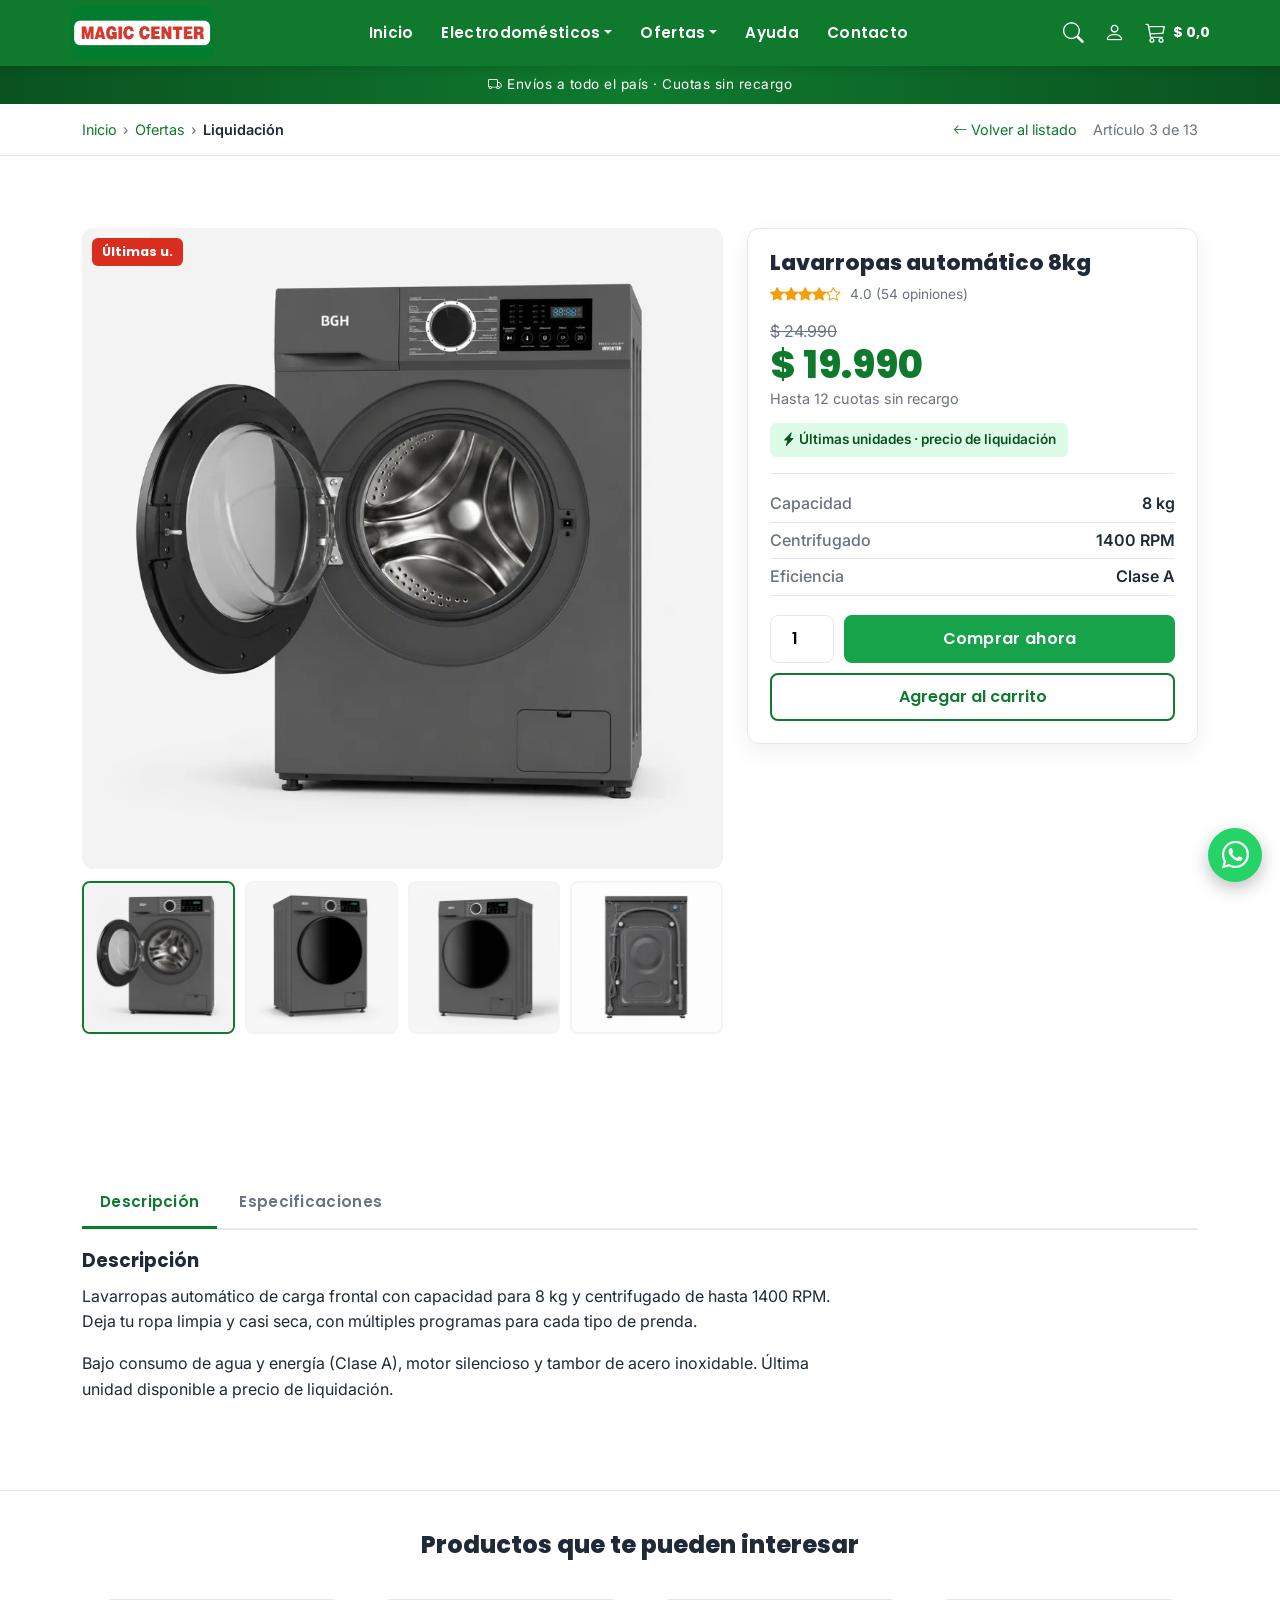
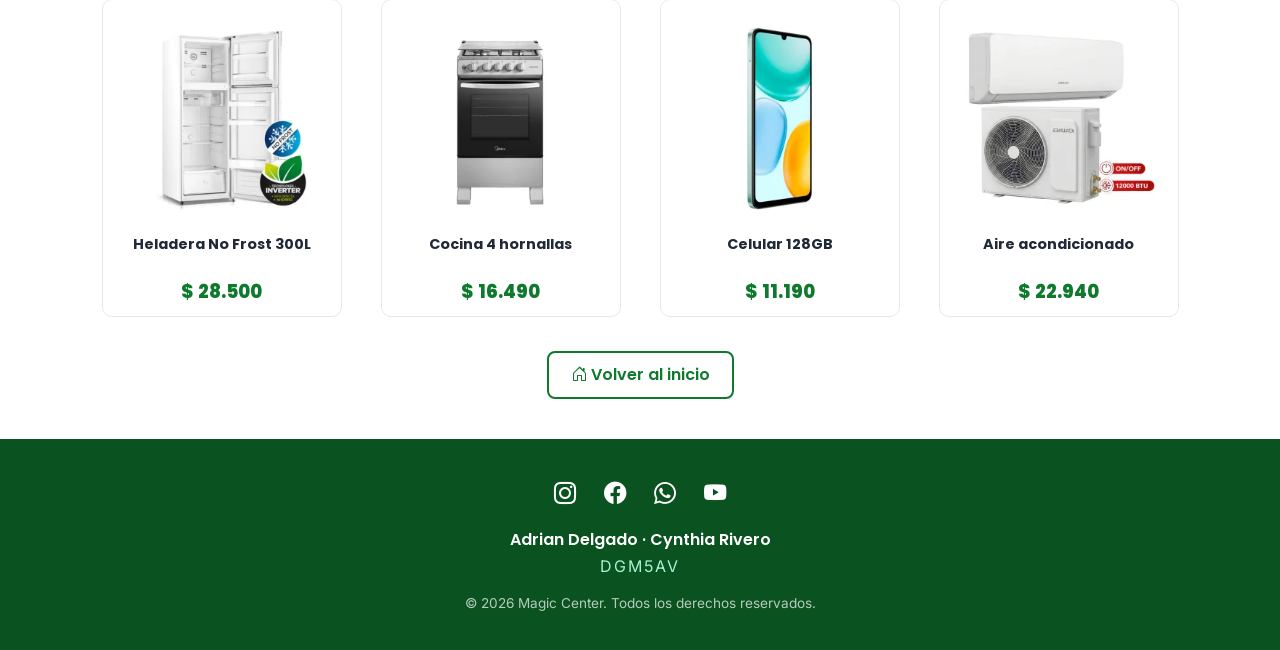
==== secciones/lavarropas.html @ 9ba82e62 "Magic Center - sitio final (HTML/CSS validado W3C)" ====
<!DOCTYPE html>
<html lang="es">
<head>
    <meta charset="UTF-8">
    <meta name="viewport" content="width=device-width, initial-scale=1.0">
    <link rel="icon" type="image/jpeg" href="../multimedia/favicon.jpg">
    <title>Lavarropas automático 8kg — Magic Center</title>

    <link rel="stylesheet" href="../estilos/bootstrap.css">
    <link rel="stylesheet" href="https://cdn.jsdelivr.net/npm/bootstrap-icons@1.11.3/font/bootstrap-icons.css">

    <!-- Las 2 tipografías linkeadas: Poppins + Inter -->
    <link rel="preconnect" href="https://fonts.googleapis.com">
    <link rel="preconnect" href="https://fonts.gstatic.com" crossorigin>
    <link rel="stylesheet" href="https://fonts.googleapis.com/css2?family=Poppins:wght@600;700;800&family=Inter:wght@400;500;600&display=swap">

    <link rel="stylesheet" href="../estilos/estilos.css">
</head>
<body>

    <header>
        <h1 class="site-logo">
            <a href="../index.html">Magic Center</a>
        </h1>

        <nav class="navbar navbar-expand-lg">
            <div class="container">
                <button class="navbar-toggler" type="button" data-bs-toggle="collapse" data-bs-target="#menuPrincipal" aria-controls="menuPrincipal" aria-expanded="false" aria-label="Abrir menú">
                    <span class="navbar-toggler-icon"></span>
                </button>
                <div class="collapse navbar-collapse" id="menuPrincipal">
                    <ul class="navbar-nav ms-auto">
                        <li class="nav-item d-lg-none">
                            <a class="nav-link" href="#"><i class="bi bi-person"></i> Mi cuenta</a>
                        </li>
                        <li class="nav-item d-none d-lg-block">
                            <a class="nav-link" href="../index.html#inicio"><i class="bi bi-house-door"></i> Inicio</a>
                        </li>
                        <li class="nav-item dropdown">
                            <a class="nav-link dropdown-toggle" href="../index.html#categorias" role="button" data-bs-toggle="dropdown" aria-expanded="false"><i class="bi bi-grid"></i> Electrodomésticos</a>
                            <ul class="dropdown-menu">
                                <li><a class="dropdown-item" href="producto.html"><i class="bi bi-snow"></i> Heladeras</a></li>
                                <li><a class="dropdown-item" href="proximamente.html"><i class="bi bi-water"></i> Lavarropas</a></li>
                                <li><a class="dropdown-item" href="proximamente.html"><i class="bi bi-fire"></i> Cocinas</a></li>
                                <li><a class="dropdown-item" href="proximamente.html"><i class="bi bi-tv"></i> TV &amp; Audio</a></li>
                                <li><a class="dropdown-item" href="proximamente.html"><i class="bi bi-phone"></i> Celulares</a></li>
                            </ul>
                        </li>
                        <li class="nav-item dropdown">
                            <a class="nav-link dropdown-toggle" href="../index.html#destacados" role="button" data-bs-toggle="dropdown" aria-expanded="false"><i class="bi bi-tag"></i> Ofertas</a>
                            <ul class="dropdown-menu">
                                <li><a class="dropdown-item" href="../index.html#destacados"><i class="bi bi-tag"></i> Destacados</a></li>
                                <li><a class="dropdown-item" href="lavarropas.html"><i class="bi bi-lightning-charge"></i> Liquidación</a></li>
                                <li><a class="dropdown-item" href="producto.html"><i class="bi bi-box-seam"></i> Ver producto</a></li>
                            </ul>
                        </li>
                        <li class="nav-item">
                            <a class="nav-link" href="../index.html#faq"><i class="bi bi-question-circle"></i> Ayuda</a>
                        </li>
                        <li class="nav-item">
                            <a class="nav-link" href="../index.html#contacto"><i class="bi bi-envelope"></i> Contacto</a>
                        </li>
                    </ul>
                </div>
            </div>
        </nav>

        <ul class="header-acciones list-unstyled">
            <li class="acc-buscar">
                <a href="#" aria-label="Buscar productos">
                    <i class="bi bi-search"></i>
                </a>
            </li>
            <li class="acc-cuenta">
                <a href="#" aria-label="Mi cuenta">
                    <i class="bi bi-person"></i><span>Mi cuenta</span>
                </a>
            </li>
            <li class="acc-carrito">
                <a href="#" aria-label="Carrito de compras">
                    <i class="bi bi-cart3"></i><span class="cart-total">$ 0,0</span>
                </a>
            </li>
        </ul>
    </header>

    <!-- Barra de envíos / cuotas: debajo del header/nav -->
    <div class="topbar">
        <p><i class="bi bi-truck"></i> Envíos a todo el país &middot; Cuotas sin recargo</p>
    </div>

    <main>

        <!-- Breadcrumb + paginador -->
        <nav class="ficha-nav" aria-label="Ubicación">
            <div class="container">
                <ol class="breadcrumb list-unstyled">
                    <li><a href="../index.html">Inicio</a></li>
                    <li><a href="../index.html#destacados">Ofertas</a></li>
                    <li aria-current="page">Liquidación</li>
                </ol>
                <div class="paginador">
                    <a href="../index.html#destacados"><i class="bi bi-arrow-left"></i> Volver al listado</a>
                    <span>Artículo 3 de 13</span>
                </div>
            </div>
        </nav>

        <!-- FICHA: galería (izq) + caja de compra sticky (der) -->
        <section id="ficha">
            <div class="container">
                <div class="row g-4">

                    <!-- Galería -->
                    <div class="col-12 col-lg-7">
                        <div class="galeria">
                            <figure class="ph-galeria">
                                <img id="galeria-principal" src="../multimedia/galeria-lavarropas-1-pc.webp" alt="Lavarropas automático 8kg - vista 1">
                                <span class="badge-oferta">Últimas u.</span>
                            </figure>
                            <ul class="galeria-miniaturas list-unstyled">
                                <li><figure class="ph-mini active" data-full="../multimedia/galeria-lavarropas-1-pc.webp" role="button" tabindex="0" aria-label="Ver vista 1"><img src="../multimedia/galeria-lavarropas-1-mobile.webp" alt="Vista 1"></figure></li>
                                <li><figure class="ph-mini" data-full="../multimedia/galeria-lavarropas-2-pc.webp" role="button" tabindex="0" aria-label="Ver vista 2"><img src="../multimedia/galeria-lavarropas-2-mobile.webp" alt="Vista 2"></figure></li>
                                <li><figure class="ph-mini" data-full="../multimedia/galeria-lavarropas-3-pc.webp" role="button" tabindex="0" aria-label="Ver vista 3"><img src="../multimedia/galeria-lavarropas-3-mobile.webp" alt="Vista 3"></figure></li>
                                <li><figure class="ph-mini" data-full="../multimedia/galeria-lavarropas-4-pc.webp" role="button" tabindex="0" aria-label="Ver vista 4"><img src="../multimedia/galeria-lavarropas-4-mobile.webp" alt="Vista 4"></figure></li>
                            </ul>
                        </div>
                    </div>

                    <!-- Caja de compra sticky -->
                    <div class="col-12 col-lg-5">
                        <aside class="caja-compra">
                            <h2>Lavarropas automático 8kg</h2>
                            <div class="card-rating" role="img" aria-label="Calificación 4 de 5">
                                <i class="bi bi-star-fill"></i><i class="bi bi-star-fill"></i><i class="bi bi-star-fill"></i><i class="bi bi-star-fill"></i><i class="bi bi-star"></i>
                                <span class="rating-num">4.0 (54 opiniones)</span>
                            </div>

                            <p class="ficha-precio-anterior">$ 24.990</p>
                            <p class="ficha-precio">$ 19.990</p>
                            <p class="ficha-cuotas">Hasta 12 cuotas sin recargo</p>

                            <span class="badge-envio"><i class="bi bi-lightning-charge-fill"></i> Últimas unidades · precio de liquidación</span>

                            <!-- Datos clave como pares etiqueta-valor -->
                            <dl class="datos-clave">
                                <div><dt>Capacidad</dt><dd>8 kg</dd></div>
                                <div><dt>Centrifugado</dt><dd>1400 RPM</dd></div>
                                <div><dt>Eficiencia</dt><dd>Clase A</dd></div>
                            </dl>

                            <div class="compra-acciones">
                                <label for="cant" class="visually-hidden">Cantidad</label>
                                <input type="number" id="cant" class="input-cant" value="1" min="1" max="9">
                                <a href="#" class="btn btn-comprar w-100">Comprar ahora</a>
                            </div>
                            <a href="#" class="btn btn-secundario w-100">Agregar al carrito</a>
                        </aside>
                    </div>
                </div>
            </div>
        </section>

        <!-- Pestañas: Descripción / Especificaciones -->
        <section id="detalle">
            <div class="container">
                <ul class="nav nav-tabs" id="tabsProducto" role="tablist">
                    <li class="nav-item" role="presentation">
                        <button class="nav-link active" id="tab-desc" data-bs-toggle="tab" data-bs-target="#panel-desc" type="button" role="tab" aria-controls="panel-desc" aria-selected="true">Descripción</button>
                    </li>
                    <li class="nav-item" role="presentation">
                        <button class="nav-link" id="tab-carac" data-bs-toggle="tab" data-bs-target="#panel-carac" type="button" role="tab" aria-controls="panel-carac" aria-selected="false">Especificaciones</button>
                    </li>
                </ul>

                <div class="tab-content">
                    <div class="tab-pane fade show active" id="panel-desc" role="tabpanel" aria-labelledby="tab-desc">
                        <h3>Descripción</h3>
                        <p>Lavarropas automático de carga frontal con capacidad para 8 kg y centrifugado de hasta 1400 RPM. Deja tu ropa limpia y casi seca, con múltiples programas para cada tipo de prenda.</p>
                        <p>Bajo consumo de agua y energía (Clase A), motor silencioso y tambor de acero inoxidable. Última unidad disponible a precio de liquidación.</p>
                    </div>

                    <div class="tab-pane fade" id="panel-carac" role="tabpanel" aria-labelledby="tab-carac">
                        <h3>Especificaciones</h3>
                        <table class="tabla-specs">
                            <tbody>
                                <tr><th scope="row">Capacidad de carga</th><td>8 kg</td></tr>
                                <tr><th scope="row">Velocidad de centrifugado</th><td>1400 RPM</td></tr>
                                <tr><th scope="row">Tipo</th><td>Carga frontal</td></tr>
                                <tr><th scope="row">Eficiencia energética</th><td>Clase A</td></tr>
                                <tr><th scope="row">Programas</th><td>15 programas de lavado</td></tr>
                                <tr><th scope="row">Color</th><td>Gris</td></tr>
                                <tr><th scope="row">Garantía</th><td>12 meses oficial</td></tr>
                            </tbody>
                        </table>
                    </div>
                </div>
            </div>
        </section>

        <!-- Productos relacionados -->
        <section id="relacionados" class="relacionados">
            <div class="container">
                <h2>Productos que te pueden interesar</h2>
                <div id="carruselRelacionados" class="carousel slide" data-bs-ride="false">
                    <div class="carousel-inner">
                        <div class="carousel-item active">
                            <div class="row justify-content-center g-3">
                                <div class="col-6 col-md-4">
                                    <a href="producto.html" class="card-rel">
                                        <figure class="rel-img"><img src="../multimedia/productosdestacados-heladera-mobile.webp" alt="Heladera No Frost 300L" loading="lazy"></figure>
                                        <h3>Heladera No Frost 300L</h3>
                                        <p class="rel-precio">$ 28.500</p>
                                    </a>
                                </div>
                                <div class="col-6 col-md-4">
                                    <a href="proximamente.html" class="card-rel">
                                        <figure class="rel-img"><img src="../multimedia/categoria-cocina-mobile.webp" alt="Cocina 4 hornallas" loading="lazy"></figure>
                                        <h3>Cocina 4 hornallas</h3>
                                        <p class="rel-precio">$ 16.490</p>
                                    </a>
                                </div>
                            </div>
                        </div>
                        <div class="carousel-item">
                            <div class="row justify-content-center g-3">
                                <div class="col-6 col-md-4">
                                    <a href="proximamente.html" class="card-rel">
                                        <figure class="rel-img"><img src="../multimedia/categoria-celular-mobile.webp" alt="Celular 128GB" loading="lazy"></figure>
                                        <h3>Celular 128GB</h3>
                                        <p class="rel-precio">$ 11.190</p>
                                    </a>
                                </div>
                                <div class="col-6 col-md-4">
                                    <a href="proximamente.html" class="card-rel">
                                        <figure class="rel-img"><img src="../multimedia/categoria-climatizacion-mobile.webp" alt="Aire acondicionado" loading="lazy"></figure>
                                        <h3>Aire acondicionado</h3>
                                        <p class="rel-precio">$ 22.940</p>
                                    </a>
                                </div>
                            </div>
                        </div>
                    </div>

                    <button class="carousel-control-prev" type="button" data-bs-target="#carruselRelacionados" data-bs-slide="prev">
                        <span class="carousel-control-prev-icon" aria-hidden="true"></span>
                        <span class="visually-hidden">Anterior</span>
                    </button>
                    <button class="carousel-control-next" type="button" data-bs-target="#carruselRelacionados" data-bs-slide="next">
                        <span class="carousel-control-next-icon" aria-hidden="true"></span>
                        <span class="visually-hidden">Siguiente</span>
                    </button>

                    <div class="carousel-indicators">
                        <button type="button" data-bs-target="#carruselRelacionados" data-bs-slide-to="0" class="active" aria-current="true" aria-label="Grupo 1"></button>
                        <button type="button" data-bs-target="#carruselRelacionados" data-bs-slide-to="1" aria-label="Grupo 2"></button>
                    </div>
                </div>
                <div class="text-center mt-4">
                    <a href="../index.html" class="btn btn-secundario"><i class="bi bi-house-door"></i> Volver al inicio</a>
                </div>
            </div>
        </section>

    </main>

    <footer>
        <div class="container text-center">
            <ul class="list-unstyled redes">
                <li><a href="https://instagram.com/" aria-label="Instagram"><i class="bi bi-instagram"></i></a></li>
                <li><a href="https://facebook.com/" aria-label="Facebook"><i class="bi bi-facebook"></i></a></li>
                <li><a href="https://wa.me/" aria-label="WhatsApp"><i class="bi bi-whatsapp"></i></a></li>
                <li><a href="https://youtube.com/" aria-label="YouTube"><i class="bi bi-youtube"></i></a></li>
            </ul>
            <p class="footer-alumnos">Adrian Delgado &middot; Cynthia Rivero</p>
            <p class="footer-carrera">DGM5AV</p>
            <p>&copy; 2026 Magic Center. Todos los derechos reservados.</p>
        </div>
    </footer>

    <a href="https://wa.me/" class="whatsapp-float" aria-label="Escribinos por WhatsApp"><i class="bi bi-whatsapp"></i></a>

    <script src="../js/bootstrap.bundle.min.js"></script>

    <!-- Lightbox de la galería -->
    <div class="lightbox" id="lightbox" aria-hidden="true">
        <button class="lightbox-cerrar" aria-label="Cerrar">&times;</button>
        <button class="lightbox-nav lightbox-prev" aria-label="Imagen anterior">&#8249;</button>
        <img id="lightbox-img" src="" alt="Imagen ampliada del producto">
        <button class="lightbox-nav lightbox-next" aria-label="Imagen siguiente">&#8250;</button>
    </div>

    <!-- Galería: miniaturas cambian la principal + lightbox al ampliar -->
    <script>
        (function () {
            const principal = document.getElementById('galeria-principal');
            const minis = [...document.querySelectorAll('.galeria-miniaturas .ph-mini')];
            const fulls = minis.map(m => m.getAttribute('data-full'));
            const imgs = fulls.filter((v, i) => fulls.indexOf(v) === i); // vistas únicas

            function activar(mini) {
                const full = mini.getAttribute('data-full');
                if (full && principal) principal.setAttribute('src', full);
                minis.forEach(m => m.classList.remove('active'));
                mini.classList.add('active');
            }
            minis.forEach(mini => {
                mini.addEventListener('click', () => activar(mini));
                mini.addEventListener('keydown', e => {
                    if (e.key === 'Enter' || e.key === ' ') { e.preventDefault(); activar(mini); }
                });
            });

            // Lightbox (galería ampliada)
            const lb = document.getElementById('lightbox');
            const lbImg = document.getElementById('lightbox-img');
            let idx = 0;
            function mostrar() { lbImg.setAttribute('src', imgs[idx]); }
            function abrir() {
                idx = Math.max(0, imgs.indexOf(principal.getAttribute('src')));
                mostrar();
                lb.classList.add('open');
                lb.setAttribute('aria-hidden', 'false');
            }
            function cerrar() { lb.classList.remove('open'); lb.setAttribute('aria-hidden', 'true'); }
            function mover(d) { idx = (idx + d + imgs.length) % imgs.length; mostrar(); }

            if (principal) principal.addEventListener('click', abrir);
            lb.querySelector('.lightbox-cerrar').addEventListener('click', cerrar);
            lb.querySelector('.lightbox-prev').addEventListener('click', e => { e.stopPropagation(); mover(-1); });
            lb.querySelector('.lightbox-next').addEventListener('click', e => { e.stopPropagation(); mover(1); });
            lb.addEventListener('click', e => { if (e.target === lb) cerrar(); });
            document.addEventListener('keydown', e => {
                if (!lb.classList.contains('open')) return;
                if (e.key === 'Escape') cerrar();
                else if (e.key === 'ArrowLeft') mover(-1);
                else if (e.key === 'ArrowRight') mover(1);
            });
        })();
    </script>
</body>
</html>
---- estilos/estilos.css ----
/* =========================================================
   MAGIC CENTER — estilos.css
   ---------------------------------------------------------
   Hoja principal del rediseño (Final Web). Carga DESPUÉS de
   bootstrap.css, así que puede pisar reglas de Bootstrap.

   Orden:
     1) Paleta funcional y variables
     2) Base (tipografías, títulos, secciones)
     3) Botones (CTA único)
     4) Topbar + Header + logo en h1 (background)
     5) Navbar / menús
     6) Banner hero (carousel)
     7) Beneficios
     8) Categorías (grid uniforme)
     9) Cards de producto destacado
    10) Video
    11) FAQ + newsletter
    12) Contacto + footer + WhatsApp flotante
    13) Ficha de producto (galería + caja sticky + tabs + tabla)
    14) Placeholders de imagen
    15) Animación fade-in

   Breakpoints:
     - Mobile: base
     - Tablet: @media (min-width: 768px)
     - PC:     @media (min-width: 992px / 1024px)
   ========================================================= */

/* ============================================
   1) Paleta funcional (resuelve "paleta sin sistema")
   ============================================ */
:root {
    --verde-institucional: #0f7a2e; /* marca, header, navegación */
    --verde-oscuro: #0a5220;        /* header / hover fondos */
    --verde-accion: #16a34a;        /* ÚNICO color de CTA */
    --verde-accion-hover: #128a3e;
    --rojo-oferta: #d92d20;         /* SOLO descuentos / urgencia */
    --gris-carbon: #1f2937;         /* texto principal */
    --gris-medio: #6b7280;          /* texto secundario */
    --gris-claro: #f3f4f6;          /* fondos secundarios */
    --blanco: #ffffff;
    --borde: #e5e7eb;

    --fuente-titulo: 'Poppins', 'Segoe UI', sans-serif;
    --fuente-cuerpo: 'Inter', 'Segoe UI', system-ui, sans-serif;
}

/* ============================================
   2) Base
   ============================================ */
html, body {
    overflow-x: clip;
    max-width: 100%;
    margin: 0;
    padding: 0;
}

/* La nav sticky no debe tapar el título al saltar con anclas */
html {
    scroll-behavior: smooth;
    scroll-padding-top: 120px;
}

body {
    background-color: var(--blanco);
    color: var(--gris-carbon);
    font-family: var(--fuente-cuerpo);
    font-size: 1rem;
    line-height: 1.6;
}

/* Jerarquía tipográfica clara (resuelve "falta de jerarquía") */
h1, h2, h3 {
    font-family: var(--fuente-titulo);
    color: var(--gris-carbon);
    line-height: 1.15;
}

h2 {
    font-size: 1.9rem;
    font-weight: 800;
    margin-bottom: .5rem;
}

h3 {
    font-size: 1.15rem;
    font-weight: 700;
}

a {
    color: var(--verde-institucional);
    text-decoration: none;
}

a:hover {
    color: var(--verde-accion);
}

/* Padding vertical de las secciones (mobile: más compacto para no dejar
   tanto aire entre una sección y otra) */
section {
    padding: 28px 16px;
}

@media (min-width: 992px) {
    section {
        padding: 72px 0;
    }
    /* Categorías → Destacados quedaban muy separadas (72px de una + 72px de
       la otra = ~144px de aire). Reducimos el encuentro entre ambas para que
       "Productos destacados" no quede tan abajo. */
    #categorias { padding-bottom: 32px; }
    #destacados { padding-top: 24px; }
}

/* Cada sección con encabezado centrado + descripción suave */
section > .container > h2 {
    text-align: center;
}

section > .container > h2 + p {
    text-align: center;
    color: var(--gris-medio);
    margin-bottom: 2rem;
}

/* ============================================
   3) Botones — CTA único (verde acción)
   ============================================ */
.btn-comprar {
    background-color: var(--verde-accion);
    border: 2px solid var(--verde-accion);
    color: var(--blanco);
    font-family: var(--fuente-titulo);
    font-weight: 600;
    letter-spacing: .3px;
    padding: 10px 22px;
    border-radius: 8px;
    transition: background-color .2s ease, transform .15s ease;
}

.btn-comprar:hover {
    background-color: var(--verde-accion-hover);
    border-color: var(--verde-accion-hover);
    color: var(--blanco);
    transform: translateY(-1px);
}

/* Botón secundario (contorno) para acciones no dominantes */
.btn-secundario {
    background-color: transparent;
    border: 2px solid var(--verde-institucional);
    color: var(--verde-institucional);
    font-family: var(--fuente-titulo);
    font-weight: 600;
    padding: 10px 22px;
    border-radius: 8px;
    margin-top: 10px;
    transition: background-color .2s ease, color .2s ease;
}

.btn-secundario:hover {
    background-color: var(--verde-institucional);
    color: var(--blanco);
}

/* ============================================
   4) Topbar + Header + logo en H1 (background)
   ============================================ */
.topbar {
    background-color: var(--verde-oscuro); /* fallback */
    background-image: linear-gradient(90deg,
        var(--verde-oscuro) 0%,
        var(--verde-institucional) 50%,
        var(--verde-oscuro) 100%);
    color: var(--blanco);
}

.topbar p {
    margin: 0;
    text-align: center;
    font-size: .85rem;
    letter-spacing: .5px;
    padding: 8px 16px;
}

header {
    position: sticky;
    top: 0;
    z-index: 1030;
    background-color: var(--verde-institucional);
    display: flex;
    align-items: center;
    justify-content: space-between;
    padding: 6px 16px;
    box-shadow: 0 2px 10px rgba(0, 0, 0, .12);
    overflow: visible;   /* permite que el menú desplegable baje sin recortarse */
}

/* LOGO en <h1> pintado con background-image. El texto del <a> queda
   oculto (text-indent) pero accesible para lectores de pantalla y SEO. */
.site-logo {
    margin: 0;
    padding: 0;
}

.site-logo a {
    display: block;
    width: 128px;
    height: 48px;
    background-image: url('../multimedia/logo-og-e1746317410831.webp');
    background-repeat: no-repeat;
    background-position: center;
    background-size: contain;
    text-indent: -9999px;
    overflow: hidden;
    white-space: nowrap;
}

@media (min-width: 992px) {
    header {
        padding-left: max(16px, calc((100% - 1140px) / 2));
        padding-right: max(16px, calc((100% - 1140px) / 2));
    }
    .site-logo a {
        width: 144px;
        height: 54px;
    }
}

/* Acciones de usuario (Mi cuenta + carrito) a la derecha del header.
   Con 3 zonas (logo · menú · acciones), el space-between del header
   reparte el ancho y llena el espacio verde que antes quedaba vacío. */
.header-acciones {
    display: flex;
    align-items: center;
    gap: 20px;
    margin: 0;
}

.header-acciones a {
    display: flex;
    align-items: center;
    gap: 7px;
    color: var(--blanco);
    font-family: var(--fuente-titulo);
    font-weight: 600;
    font-size: .9rem;
    white-space: nowrap;
}

.header-acciones a:hover {
    color: #d1fae5;
}

.header-acciones i {
    font-size: 1.3rem;
}

/* "Mi cuenta": solo el ícono (el texto queda como aria-label para accesibilidad). */
.acc-cuenta span {
    display: none;
}

.cart-total {
    font-weight: 700;
}

/* Mobile/tablet: mismo orden que la original —
   hamburguesa (izq) · logo (centro) · íconos buscar+carrito (der). */
@media (max-width: 991px) {
    /* position:static hace que el desplegable NO se ancle al navbar angosto,
       sino al header (sticky) → así se abre a todo el ancho y por encima
       del contenido (banner / bajada). */
    header > .navbar { order: 1; flex: 0 0 auto; position: static; }
    .site-logo { order: 2; flex: 1 1 auto; min-width: 0; }
    .site-logo a {                           /* centra el logo */
        margin: 0 auto;
        width: 136px;
        height: 51px;
    }
    .header-acciones { order: 3; gap: 16px; }
    .acc-cuenta { display: none; }           /* en mobile/tablet: solo buscar + carrito (Mi cuenta va en el menú) */
    .header-acciones span { display: none; } /* íconos sin texto */
    .header-acciones i { font-size: 1.2rem; }
}

/* ============================================
   5) Navbar / menús (patrón único, alto contraste)
   ============================================ */
.navbar {
    padding: 0;
    flex: 0 1 auto;
}

/* El container de Bootstrap dentro del nav impone ~1140px fijos; lo dejamos
   ajustarse al contenido para no romper el reparto logo · menú · acciones. */
.navbar > .container {
    width: auto;
    max-width: none;
    margin: 0;
    padding: 0;
}

.navbar-toggler {
    border: none;
    padding: 4px 6px;
    box-shadow: none !important;
}

.navbar-toggler:focus {
    box-shadow: none !important;
}

.navbar-toggler-icon {
    filter: invert(1);
}

.nav-link {
    color: var(--blanco) !important;
    font-family: var(--fuente-titulo);
    font-weight: 600;
    font-size: .95rem;
    letter-spacing: .3px;
    padding: 10px 14px !important;
}

.nav-link:hover,
.nav-link:focus {
    color: #d1fae5 !important;
}

/* Link activo (scrollspy): subrayado claro */
.nav-link.active {
    color: var(--blanco) !important;
    border-bottom: 2px solid var(--blanco);
}

/* Desktop (≥992px): el menú PRINCIPAL va solo texto (Inicio, Electrodomésticos…),
   pero los ítems de los desplegables (Heladeras, Destacados…) sí llevan ícono.
   Los del header (cuenta · lupa · carrito) se mantienen. */
@media (min-width: 992px) {
    .nav-link i {
        display: none;
    }
}

/* Menú desplegable estandarizado */
.dropdown-menu {
    border: none;
    border-radius: 10px;
    box-shadow: 0 10px 30px rgba(0, 0, 0, .25);
    padding: 8px;
    background-color: var(--verde-oscuro); /* verde integrado con el header */
}

.dropdown-item {
    color: var(--blanco);
    font-weight: 500;
    border-radius: 6px;
    padding: 8px 12px;
}

.dropdown-item i {
    color: var(--blanco);
    margin-right: 8px;
}

.dropdown-item:hover,
.dropdown-item:focus {
    background-color: rgba(255, 255, 255, .14);
    color: var(--blanco);
}

.dropdown-item:hover i {
    color: var(--blanco);
}

/* Mobile/tablet: menú a todo el ancho debajo del header */
@media (max-width: 991px) {
    .navbar-collapse {
        position: absolute;
        top: 100%;
        left: 0;
        right: 0;
        background-color: var(--verde-institucional);
        box-shadow: 0 8px 20px rgba(0, 0, 0, .3);
        padding: 8px 16px;
        z-index: 1030;
    }
}

/* ============================================
   Bajada / gancho — tagline arriba del banner
   Fondo claro entre el header verde y el hero verde,
   con el gancho en color acento para que "respire".
   ============================================ */
.bajada {
    background-color: var(--blanco);   /* sin fondo de color */
    text-align: center;
    padding: 18px 16px;
}

.bajada p {
    margin: 0;
    font-family: 'Caveat', cursive;  /* tipografía amigable, manuscrita */
    font-weight: 700;
    font-size: 1.8rem;
    line-height: 1.05;               /* dos líneas juntas y prolijas */
    color: var(--verde-institucional);
}

@media (min-width: 992px) {
    .bajada p { font-size: 2.4rem; }
}

/* ============================================
   6) Banner hero (carousel) — un único foco: precio dominante
   ============================================ */
#inicio {
    position: relative;
    padding: 0;   /* banner full-bleed: sin gutters ni aire arriba/abajo */
}

#inicio .ph-hero {
    height: 60vh;
    min-height: 340px;
    margin: 0;
}

/* Imagen real del banner: llena el hero y recorta con cover */
.hero-img {
    display: block;
    width: 100%;
    height: 60vh;
    min-height: 340px;
    object-fit: cover;
    object-position: center;
}

/* Overlay oscuro degradado desde la izquierda para que el texto (que va
   a la izquierda) se lea siempre, sin tapar el producto de la derecha. */
#inicio .carousel-item {
    position: relative;
}

#inicio .carousel-item::before {
    content: "";
    position: absolute;
    inset: 0;
    background: linear-gradient(90deg,
        rgba(0, 0, 0, .6) 0%,
        rgba(0, 0, 0, .35) 35%,
        rgba(0, 0, 0, 0) 65%);
    z-index: 1;
}

#inicio .carousel-caption {
    z-index: 2;
}

.carousel-caption {
    right: 8%;
    left: 8%;
    bottom: auto;
    top: 50%;
    transform: translateY(-50%);
    text-align: left;
    text-shadow: 0 2px 12px rgba(0, 0, 0, .45);
}

.hero-kicker {
    font-family: var(--fuente-titulo);
    text-transform: uppercase;
    letter-spacing: 3px;
    font-size: .8rem;
    font-weight: 600;
    margin: 0;
}

.hero-title {
    font-family: var(--fuente-titulo);
    color: var(--blanco);
    font-size: 1.8rem;
    font-weight: 700;
    margin: .3rem 0;
    max-width: 12ch;
}

/* El precio es el elemento DOMINANTE del banner */
.hero-price {
    font-family: var(--fuente-titulo);
    font-size: 3.4rem;
    font-weight: 800;
    color: var(--blanco);
    line-height: 1;
    margin: .2rem 0 1rem;
}

/* Tablet (768–991): paso intermedio de tamaños entre mobile y PC.
   La bajada pasa a una sola línea (el <br> se oculta con d-md-none). */
@media (min-width: 768px) and (max-width: 991.98px) {
    .bajada p { font-size: 2.3rem; }
    .hero-title { font-size: 2.1rem; }
    .hero-price { font-size: 4.2rem; }
}

@media (min-width: 992px) {
    .hero-title { font-size: 2.4rem; }
    .hero-price { font-size: 5rem; }
}

/* Pantallas grandes (≥1200): alineamos el texto con el .container del resto
   del sitio (así deja de quedar pegado al borde izquierdo) y agrandamos los
   tipos para que el banner no se vea chico en monitores anchos. */
@media (min-width: 1200px) {
    .carousel-caption {
        left: 50%;
        right: auto;
        transform: translate(-50%, -50%);
        width: 100%;
        max-width: 1140px;
        /* padding-left extra: corre el texto a la derecha para dejar ver
           la flecha "anterior" del carrusel sin que la tape. */
        padding: 0 12px 0 72px;
    }
    .hero-title { font-size: 3rem; max-width: 14ch; }
    .hero-price { font-size: 6rem; }
}

@media (min-width: 1400px) {
    .carousel-caption { max-width: 1320px; }
    .hero-title { font-size: 3.4rem; }
    .hero-price { font-size: 6.6rem; }
}

/* Mobile (≤575px): el producto suele quedar en la mitad inferior del banner,
   así que subimos el texto al espacio libre de arriba para no taparlo. */
@media (max-width: 575.98px) {
    .carousel-caption {
        top: 7%;
        transform: none;
    }
    /* Botón más compacto y corrido a la derecha para despejar el producto. */
    .carousel-caption .btn-comprar {
        padding: 8px 18px;
        font-size: .9rem;
        margin-left: 15%;
    }
}

/* ============================================
   7) Beneficios
   ============================================ */
#beneficios {
    background-color: var(--gris-claro);
    padding: 36px 16px;
}

.beneficios-grid i {
    font-size: 2.2rem;
    color: var(--verde-institucional);
    margin-bottom: .5rem;
    display: block;
}

.beneficios-grid h3 {
    font-size: 1.05rem;
    margin-bottom: .2rem;
}

.beneficios-grid p {
    color: var(--gris-medio);
    font-size: .9rem;
    margin: 0;
}

@media (max-width: 767px) {
    .beneficios-grid li { margin-bottom: 1.5rem; }
    .beneficios-grid li:last-child { margin-bottom: 0; }
}

/* ============================================
   8) Categorías (grid uniforme: mismo recorte y proporción)
   ============================================ */
.tarjeta-cat {
    display: block;
    text-align: center;
    color: var(--gris-carbon);
    background-color: var(--blanco);
    border: 1px solid var(--borde);
    border-radius: 12px;
    padding: 12px;
    transition: transform .18s ease, box-shadow .18s ease, border-color .18s ease;
}

.tarjeta-cat:hover {
    transform: translateY(-4px);
    box-shadow: 0 12px 24px rgba(0, 0, 0, .1);
    border-color: var(--verde-institucional);
    color: var(--verde-institucional);
}

.tarjeta-cat .ph-cat {
    aspect-ratio: 1 / 1; /* proporción uniforme para toda la grilla */
    border-radius: 8px;
    margin-bottom: 8px;
    overflow: hidden; /* recorta la foto al radio de la card */
}

/* La foto real llena el cuadro y se recorta parejo (mismo encuadre en toda la grilla) */
.tarjeta-cat .ph-cat picture,
.tarjeta-cat .ph-cat img {
    display: block;
    width: 100%;
    height: 100%;
    object-fit: cover;
}

.tarjeta-cat span {
    font-family: var(--fuente-titulo);
    font-weight: 600;
    /* Escala en pantallas chicas para que la etiqueta más larga
       ("Climatización") no toque los bordes; tope .95rem en tablet/PC. */
    font-size: clamp(.8rem, 3vw, .95rem);
}

/* ============================================
   9) Cards de producto destacado
   ============================================ */
#destacados .card {
    border: 1px solid var(--borde);
    border-radius: 12px;
    overflow: hidden;
    padding: 0;
    transition: box-shadow .18s ease, transform .18s ease;
}

#destacados .card:hover {
    transform: translateY(-4px);
    box-shadow: 0 14px 28px rgba(0, 0, 0, .1);
}

.ph-prod {
    aspect-ratio: 1 / 1;
    margin: 0;
    position: relative;
}

/* Foto real del producto: se posiciona absoluta para que el marco (aspect-ratio)
   mande la altura y no la imagen; así todas las cards quedan parejas.
   El badge (span posicionado) queda por encima gracias a su z-index. */
.ph-prod picture {
    position: absolute;
    inset: 0;
}

.ph-prod picture,
.ph-prod img {
    display: block;
    width: 100%;
    height: 100%;
    object-fit: cover;
}

/* Badge SOLO para ofertas/urgencia (rojo reservado) */
.badge-oferta {
    position: absolute;
    top: 10px;
    left: 10px;
    background-color: var(--rojo-oferta);
    color: var(--blanco);
    font-family: var(--fuente-titulo);
    font-weight: 700;
    font-size: .8rem;
    padding: 4px 10px;
    border-radius: 6px;
    z-index: 2;
}

#destacados .card-body {
    padding: 16px;
}

.card-title {
    font-size: 1rem;
    margin-bottom: .3rem;
}

/* Reserva 2 líneas para el título: así precio, estrellas y botón quedan
   alineados entre cards, tenga el título 1 o 2 líneas (arregla el desfasaje). */
#destacados .card-title {
    min-height: 2.4em;
}

.card-precio {
    font-family: var(--fuente-titulo);
    font-weight: 800;
    font-size: 1.4rem;
    color: var(--verde-institucional);
    margin: 0 0 .3rem;
}

.card-rating {
    color: #f59e0b;
    font-size: .9rem;
    margin-bottom: .8rem;
}

.rating-num {
    color: var(--gris-medio);
    font-family: var(--fuente-cuerpo);
    font-size: .85rem;
    margin-left: 6px;
}

/* ============================================
   9b) Liquidación (banner rojo + cards chicas)
   ============================================ */
#liquidacion {
    padding: 0 0 48px;
}

.liquidacion-banner {
    background-color: var(--rojo-oferta);
    color: var(--blanco);
    padding: 12px 0;
    margin-bottom: 28px;
    overflow: hidden; /* recorta lo que se sale al desplazarse */
}

/* Marquee: cinta con mensaje en movimiento infinito */
.marquee {
    overflow: hidden;
}

.marquee-track {
    display: flex;
    align-items: center;
    width: max-content;
    animation: marquee-scroll 30s linear infinite;
}

.liquidacion-banner:hover .marquee-track {
    animation-play-state: paused; /* se pausa al pasar el mouse */
}

.mq-item {
    display: inline-flex;
    align-items: center;
    gap: 1rem;              /* espacio fueguito → frase */
    padding: 0 1rem 0 0;    /* mismo espacio frase → próximo fueguito (queda parejo) */
    white-space: nowrap;
    font-family: var(--fuente-titulo);
    font-weight: 800;
    font-size: 1.1rem;
    letter-spacing: 1.5px;
    text-transform: uppercase;
}

@keyframes marquee-scroll {
    from { transform: translateX(0); }
    to   { transform: translateX(-50%); } /* una mitad exacta → loop sin cortes */
}

@media (prefers-reduced-motion: reduce) {
    .marquee-track { animation: none; }
}

.card-liq {
    display: flex;
    flex-direction: column;
    height: 100%; /* misma altura por fila → precios alineados abajo */
    position: relative;
    background-color: var(--blanco);
    border: 1px solid var(--borde);
    border-radius: 10px;
    padding: 10px;
    text-align: center;
    color: var(--gris-carbon);
    transition: transform .18s ease, box-shadow .18s ease;
}

.card-liq:hover {
    transform: translateY(-4px);
    box-shadow: 0 10px 22px rgba(0, 0, 0, .1);
    color: var(--gris-carbon);
}

.card-liq .ph-liq {
    aspect-ratio: 1 / 1;
    border-radius: 8px;
    overflow: hidden;
    background-color: var(--gris-claro);
    margin: 0 0 8px;
}

.card-liq .ph-liq img {
    width: 100%;
    height: 100%;
    object-fit: contain;
    display: block;
}

.card-liq h3 {
    font-size: .9rem;
    margin: 0 0 .3rem;
    min-height: 2.4em; /* alinea precios entre cards */
}

.card-liq .liq-precio-ant {
    color: var(--gris-medio);
    text-decoration: line-through;
    font-size: .85rem;
    margin: 0;
    margin-top: auto; /* ancla el bloque de precios al fondo de la card */
}

.card-liq .liq-precio {
    font-family: var(--fuente-titulo);
    font-weight: 800;
    color: var(--rojo-oferta);
    font-size: 1.2rem;
    margin: 0;
}

.card-liq .badge-oferta {
    position: absolute;
    top: 8px;
    left: 8px;
    z-index: 2;
}

/* ============================================
   10) Video
   ============================================ */
.reproductor-video {
    max-width: 900px;
    margin: 0 auto;
    aspect-ratio: 16 / 9;
    border-radius: 12px;
    overflow: hidden;
    box-shadow: 0 12px 30px rgba(0, 0, 0, .15);
}

.reproductor-video iframe,
.reproductor-video video {
    width: 100%;
    height: 100%;
    border: 0;
    display: block;
    object-fit: cover;
    background-color: #000;
}

/* ============================================
   11) FAQ + newsletter
   ============================================ */
#faq .accordion {
    max-width: 760px;
    margin: 0 auto;
}

.accordion-button {
    font-family: var(--fuente-titulo);
    font-weight: 600;
    color: var(--gris-carbon);
}

.accordion-button:not(.collapsed) {
    background-color: var(--gris-claro);
    color: var(--verde-institucional);
    box-shadow: none;
}

.accordion-button:focus {
    box-shadow: 0 0 0 .2rem rgba(22, 163, 74, .25);
}

.newsletter-cta {
    max-width: 620px;
    margin: 2.5rem auto 0;
    text-align: center;
    background-color: var(--gris-claro);
    border-radius: 12px;
    padding: 28px 20px;
}

.newsletter-form {
    display: flex;
    gap: 10px;
    justify-content: center;
    flex-wrap: wrap;
    margin-top: 12px;
}

.newsletter-input {
    flex: 1 1 260px;
    max-width: 320px;
    border: 1px solid var(--borde);
    border-radius: 8px;
    padding: 10px 14px;
    font-family: var(--fuente-cuerpo);
}

.newsletter-input:focus {
    outline: none;
    border-color: var(--verde-accion);
    box-shadow: 0 0 0 3px rgba(22, 163, 74, .2);
}

/* ============================================
   12) Contacto + footer + WhatsApp flotante
   ============================================ */
.contacto-grid {
    text-align: center;
    margin: 0;
}

.contacto-grid li {
    font-weight: 500;
    padding: 10px 0;
}

.contacto-grid i {
    color: var(--verde-institucional);
    margin-right: 6px;
}

/* Ítems clickeables: mantienen el texto oscuro y sólo cambian a verde en hover. */
.contacto-grid a {
    color: var(--gris-carbon);
    text-decoration: none;
    transition: color .2s ease;
}

.contacto-grid a:hover {
    color: var(--verde-institucional);
}

/* Mobile: el bloque se centra pero los ítems se alinean a la izquierda,
   así los íconos quedan alineados en columna (no arrancan en distinto punto). */
@media (max-width: 767.98px) {
    .contacto-grid {
        display: block;
        width: fit-content;
        max-width: 100%;
        margin: 0 auto;
        text-align: left;
        --bs-gutter-x: 0;
    }
    .contacto-grid li {
        width: auto;
        padding-left: 0;
        padding-right: 0;
    }
}

footer {
    background-color: var(--verde-oscuro);
    color: var(--blanco);
    padding: 36px 16px;
}

footer .redes {
    display: flex;
    justify-content: center;
    gap: 28px;
    margin-bottom: 1rem;
}

footer .redes a {
    color: var(--blanco);
    font-size: 1.4rem;
    transition: color .2s ease;
}

footer .redes a:hover {
    color: #d1fae5;
}

.footer-alumnos {
    font-family: var(--fuente-titulo);
    font-weight: 600;
    margin-bottom: .1rem;
}

.footer-carrera {
    color: #a7f3d0;
    letter-spacing: 2px;
    margin-bottom: .8rem;
}

footer p:last-child {
    color: rgba(255, 255, 255, .7);
    font-size: .85rem;
    margin: 0;
}

.whatsapp-float {
    position: fixed;
    right: 18px;
    bottom: 18px;
    width: 54px;
    height: 54px;
    background-color: #25d366;
    color: var(--blanco);
    border-radius: 50%;
    display: flex;
    align-items: center;
    justify-content: center;
    font-size: 1.7rem;
    box-shadow: 0 6px 18px rgba(0, 0, 0, .25);
    z-index: 1040;
    transition: transform .2s ease;
}

.whatsapp-float:hover {
    color: var(--blanco);
    transform: scale(1.08);
}

/* ============================================
   13) Ficha de producto
   ============================================ */

/* Breadcrumb + paginador jerarquizados */
.ficha-nav {
    border-bottom: 1px solid var(--borde);
    padding: 14px 16px;
}

.ficha-nav .container {
    display: flex;
    align-items: center;
    justify-content: space-between;
    flex-wrap: wrap;
    gap: 8px;
}

.breadcrumb {
    display: flex;
    flex-wrap: wrap;
    gap: 6px;
    margin: 0;
    font-size: .9rem;
}

.breadcrumb li:not(:last-child)::after {
    content: "›";
    margin-left: 6px;
    color: var(--gris-medio);
}

.breadcrumb li[aria-current="page"] {
    color: var(--gris-carbon);
    font-weight: 600;
}

.paginador {
    display: flex;
    align-items: center;
    gap: 16px;
    font-size: .9rem;
}

.paginador span {
    color: var(--gris-medio);
}

/* Galería */
.ph-galeria {
    aspect-ratio: 1 / 1;
    border-radius: 12px;
    margin: 0 0 12px;
    position: relative;
}

.galeria-miniaturas {
    display: grid;
    grid-auto-flow: column;
    grid-auto-columns: 1fr; /* una columna igual por miniatura (3 o 4) → llena el ancho */
    gap: 10px;
    margin: 0;
}

.ph-mini {
    min-width: 0;
    aspect-ratio: 1 / 1;
    border-radius: 8px;
    margin: 0;
    cursor: pointer;
    border: 2px solid transparent;
}

.ph-mini:hover,
.ph-mini:focus-visible {
    border-color: var(--verde-accion);
    outline: none;
}

/* Miniatura seleccionada */
.ph-mini.active {
    border-color: var(--verde-institucional);
}

/* La imagen principal invita a ampliar */
.ph-galeria {
    cursor: zoom-in;
}

/* Lightbox: galería ampliada a pantalla completa */
.lightbox {
    display: none;
    position: fixed;
    inset: 0;
    background-color: rgba(0, 0, 0, .88);
    z-index: 1080;
    align-items: center;
    justify-content: center;
    padding: 24px;
}

.lightbox.open {
    display: flex;
}

.lightbox img {
    position: relative;
    z-index: 1;
    width: min(80vw, 80vh, 560px); /* tamaño uniforme para todas las vistas */
    height: auto;
    aspect-ratio: 1 / 1;
    object-fit: contain;
    border-radius: 8px;
    background-color: var(--blanco);
}

.lightbox-cerrar {
    position: absolute;
    top: 14px;
    right: 20px;
    z-index: 2;
    background: none;
    border: none;
    color: var(--blanco);
    font-size: 2.4rem;
    line-height: 1;
    cursor: pointer;
}

.lightbox-nav {
    position: absolute;
    top: 50%;
    transform: translateY(-50%);
    z-index: 2;
    width: 48px;
    height: 48px;
    border: none;
    border-radius: 50%;
    background-color: rgba(255, 255, 255, .18);
    color: var(--blanco);
    font-size: 1.8rem;
    cursor: pointer;
    display: flex;
    align-items: center;
    justify-content: center;
    transition: background-color .2s ease;
}

.lightbox-nav:hover {
    background-color: rgba(255, 255, 255, .35);
}

.lightbox-prev { left: 16px; }
.lightbox-next { right: 16px; }

/* Imágenes reales en la ficha: la principal se ve completa (contain),
   las miniaturas llenan el cuadro (cover). */
.ph-galeria {
    background-color: var(--gris-claro);
    overflow: hidden;
}

.ph-galeria img {
    width: 100%;
    height: 100%;
    object-fit: contain;
    display: block;
}

.ph-mini {
    overflow: hidden;
    background-color: var(--gris-claro);
}

.ph-mini img {
    width: 100%;
    height: 100%;
    object-fit: cover;
    display: block;
}

/* Caja de compra STICKY (resuelve "botón no sticky") */
.caja-compra {
    border: 1px solid var(--borde);
    border-radius: 12px;
    padding: 22px;
    box-shadow: 0 8px 24px rgba(0, 0, 0, .06);
}

@media (min-width: 992px) {
    .caja-compra {
        position: sticky;
        top: 140px;
    }
}

.caja-compra h2 {
    text-align: left;
    font-size: 1.35rem;
    margin-bottom: .4rem;
}

.ficha-precio-anterior {
    color: var(--gris-medio);
    text-decoration: line-through;
    margin: .6rem 0 0;
    font-size: 1rem;
}

.ficha-precio {
    font-family: var(--fuente-titulo);
    font-weight: 800;
    font-size: 2.4rem;
    color: var(--verde-institucional);
    line-height: 1;
    margin: .1rem 0 .2rem;
}

.ficha-cuotas {
    color: var(--gris-medio);
    font-size: .9rem;
    margin-bottom: .8rem;
}

/* Badge de envío con regla clara (verde de sistema, no color suelto) */
.badge-envio {
    display: inline-block;
    background-color: #dcfce7;
    color: var(--verde-oscuro);
    font-weight: 600;
    font-size: .85rem;
    padding: 6px 12px;
    border-radius: 6px;
    margin-bottom: 1rem;
}

/* Datos clave: pares etiqueta-valor diferenciados */
.datos-clave {
    margin: 0 0 1.2rem;
    border-top: 1px solid var(--borde);
    padding-top: 12px;
}

.datos-clave div {
    display: flex;
    justify-content: space-between;
    padding: 5px 0;
    border-bottom: 1px solid var(--borde);
}

.datos-clave dt {
    color: var(--gris-medio);
    font-weight: 500;
}

.datos-clave dd {
    color: var(--gris-carbon);
    font-weight: 600;
    margin: 0;
}

.compra-acciones {
    display: flex;
    gap: 10px;
    align-items: stretch;
}

.input-cant {
    width: 64px;
    border: 1px solid var(--borde);
    border-radius: 8px;
    text-align: center;
    font-family: var(--fuente-titulo);
    font-weight: 600;
}

/* Tabs + tabla de especificaciones */
#detalle .nav-tabs {
    border-bottom: 2px solid var(--borde);
    gap: 4px;
}

#detalle .nav-tabs .nav-link {
    color: var(--gris-medio) !important;
    font-family: var(--fuente-titulo);
    font-weight: 600;
    border: none;
    border-bottom: 3px solid transparent;
    border-radius: 0;
    padding: 12px 18px !important;
}

#detalle .nav-tabs .nav-link.active {
    color: var(--verde-institucional) !important;
    border-bottom-color: var(--verde-institucional);
    background: transparent;
}

.tab-content {
    padding-top: 20px;
    max-width: 760px;
}

.tab-content h3 {
    margin-bottom: .8rem;
}

.tab-content p {
    color: var(--gris-carbon);
}

/* Tabla de specs con filas alternadas */
.tabla-specs {
    width: 100%;
    border-collapse: collapse;
    max-width: 620px;
}

.tabla-specs th,
.tabla-specs td {
    text-align: left;
    padding: 10px 14px;
    border-bottom: 1px solid var(--borde);
}

.tabla-specs th {
    color: var(--gris-medio);
    font-weight: 600;
    width: 40%;
}

.tabla-specs td {
    color: var(--gris-carbon);
    font-weight: 500;
}

.tabla-specs tr:nth-child(odd) {
    background-color: var(--gris-claro);
}

/* ============================================
   13c) Productos relacionados (ficha)
   ============================================ */
.relacionados {
    padding: 40px 0;
    border-top: 1px solid var(--borde);
}

.relacionados h2 {
    text-align: center;
    font-size: 1.5rem;
    margin-bottom: 1.5rem;
}

.card-rel {
    display: flex;
    flex-direction: column;
    height: 100%;
    max-width: 240px;
    margin: 0 auto;
    background-color: var(--blanco);
    border: 1px solid var(--borde);
    border-radius: 10px;
    padding: 10px;
    text-align: center;
    color: var(--gris-carbon);
    transition: transform .18s ease, box-shadow .18s ease;
}

/* Carrusel de relacionados (Bootstrap) */
#relacionados .carousel {
    padding: 0 18px; /* las flechas se solapan apenas para dar ancho a las cards */
}

#relacionados .carousel-control-prev,
#relacionados .carousel-control-next {
    width: 36px;
    height: 36px;
    top: 50%;
    transform: translateY(-50%);
    background-color: var(--blanco);
    border: 1px solid var(--borde);
    border-radius: 50%;
    box-shadow: 0 2px 10px rgba(0, 0, 0, .12);
    opacity: 1;
    transition: background-color .2s ease, box-shadow .2s ease;
}

#relacionados .carousel-control-prev { left: 0; }
#relacionados .carousel-control-next { right: 0; }

#relacionados .carousel-control-prev:hover,
#relacionados .carousel-control-next:hover {
    background-color: var(--gris-claro);
    box-shadow: 0 4px 14px rgba(0, 0, 0, .18);
}

#relacionados .carousel-control-prev-icon,
#relacionados .carousel-control-next-icon {
    width: .8rem;
    height: .8rem;
    filter: brightness(0) opacity(.55); /* chevron gris tenue en vez de blanco */
}

#relacionados .carousel-indicators {
    position: static;
    margin: 1.2rem 0 0;
}

#relacionados .carousel-indicators [data-bs-target] {
    width: 10px;
    height: 10px;
    border-radius: 50%;
    background-color: var(--gris-medio);
    border: none;
    opacity: .5;
}

#relacionados .carousel-indicators .active {
    background-color: var(--verde-institucional);
    opacity: 1;
}

/* Pantallas muy chicas: más ancho de card y nombre un toque menor
   para que los nombres largos (Aire acondicionado) no se corten. */
@media (max-width: 400px) {
    #relacionados .carousel { padding: 0 10px; }
    .card-rel h3 { font-size: .82rem; }
}

/* Desktop (≥992px): se desarma el carrusel y se ven las 4 cards en una fila. */
@media (min-width: 992px) {
    #relacionados .carousel { padding: 0; }
    #relacionados .carousel-inner {
        display: flex;
        flex-wrap: wrap;
        justify-content: center;
    }
    #relacionados .carousel-item,
    #relacionados .carousel-item > .row {
        display: contents;
    }
    #relacionados .carousel-item [class*="col-"] {
        flex: 0 0 auto;
        width: 25%;
        max-width: 25%;
    }
    #relacionados .carousel-control-prev,
    #relacionados .carousel-control-next,
    #relacionados .carousel-indicators {
        display: none;
    }
}

.card-rel:hover {
    transform: translateY(-4px);
    box-shadow: 0 10px 22px rgba(0, 0, 0, .1);
    color: var(--gris-carbon);
}

.card-rel .rel-img {
    aspect-ratio: 1 / 1;
    border-radius: 8px;
    overflow: hidden;
    background-color: var(--gris-claro);
    margin: 0 0 8px;
}

.card-rel .rel-img img {
    width: 100%;
    height: 100%;
    object-fit: contain;
    display: block;
}

.card-rel h3 {
    font-size: .9rem;
    margin: 0 0 .4rem;
    /* Exactamente 2 líneas siempre → todas las cards miden igual (sin salto al deslizar) */
    height: 2.4em;
    display: -webkit-box;
    -webkit-line-clamp: 2;
    -webkit-box-orient: vertical;
    overflow: hidden;
}

.card-rel .rel-precio {
    font-family: var(--fuente-titulo);
    font-weight: 800;
    color: var(--verde-institucional);
    font-size: 1.15rem;
    margin: auto 0 0; /* precio anclado abajo */
    white-space: nowrap; /* que no se separe el "$" del número */
}

/* ============================================
   13b) Página "Próximamente" (links inactivos)
   ============================================ */
.proximamente {
    text-align: center;
    padding: 80px 16px;
    min-height: 55vh;
    display: flex;
    align-items: center;
    justify-content: center;
}

.proximamente .bi {
    font-size: 4rem;
    color: var(--verde-institucional);
    margin-bottom: 1rem;
    display: block;
}

.proximamente h2 {
    font-family: var(--fuente-titulo);
    font-size: clamp(1.7rem, 8vw, 2.6rem);
    font-weight: 800;
    margin-bottom: .5rem;
}

.proximamente > .container > p {
    color: var(--gris-medio);
    font-size: 1.2rem;
    max-width: 520px;
    margin: 0 auto .6rem;
}

.proximamente .prox-sub {
    font-size: 1rem;
    margin-bottom: 2rem;
}

.proximamente .prox-acciones {
    display: flex;
    gap: 12px;
    justify-content: center;
    flex-wrap: wrap;
}

/* Los dos botones con el mismo ancho y alto en todos los tamaños.
   (Reseteo el margin-top del .btn-secundario, que acá van lado a lado.) */
.proximamente .prox-acciones .btn {
    min-width: 225px;
    margin-top: 0;
}

/* ============================================
   14) Placeholders de imagen
   --------------------------------------------
   Bloques temporales hasta cargar las fotos reales.
   Reemplazar cada .ph por un <picture>/<img> con el
   nombre de archivo indicado en su atributo data-ph.
   ============================================ */
.ph {
    background: repeating-linear-gradient(
        45deg,
        #e9efe9,
        #e9efe9 12px,
        #dfe8df 12px,
        #dfe8df 24px
    );
    display: flex;
    align-items: center;
    justify-content: center;
    color: var(--verde-oscuro);
    font-family: var(--fuente-titulo);
    font-weight: 600;
    font-size: .85rem;
    text-align: center;
    padding: 8px;
    position: relative;
}

.ph::after {
    content: attr(data-ph);
    opacity: .7;
}

.ph-hero {
    background: linear-gradient(120deg, var(--verde-institucional), var(--verde-oscuro));
    color: rgba(255, 255, 255, .55);
}

/* ============================================
   15) Animación fade-in (solo PC)
   ============================================ */
.fade-in-pending {
    opacity: 0;
    transform: translateY(30px);
    transition: opacity .6s ease, transform .6s ease;
}

.fade-in-pending.visible {
    opacity: 1;
    transform: none;
}
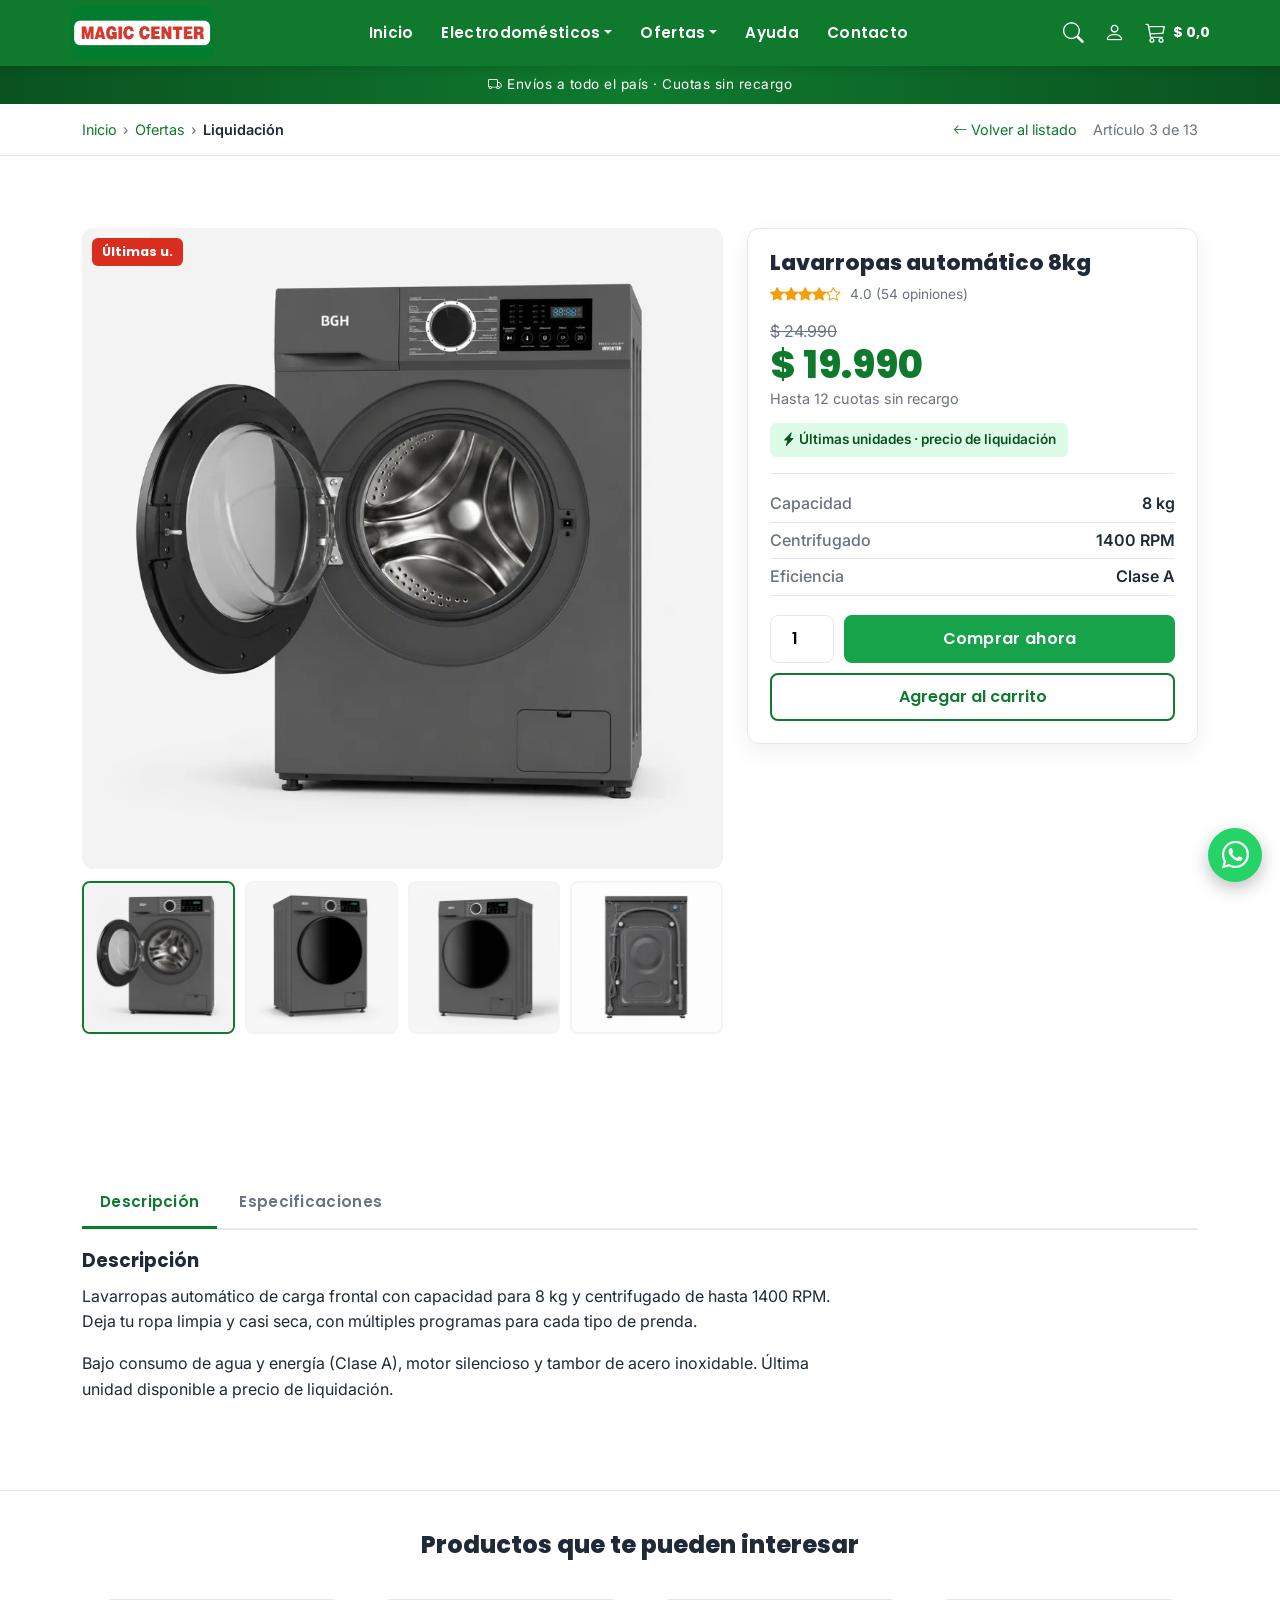
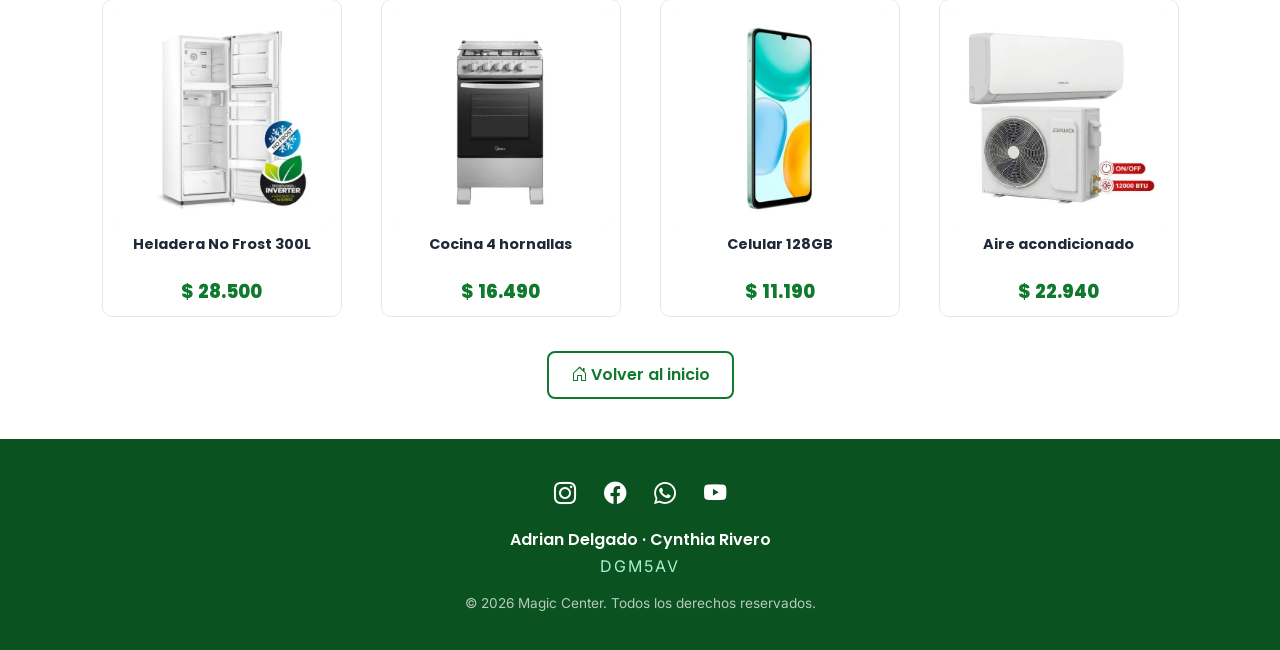
==== commit 6b157b30: "Navegacion Ofertas por anclas, logo al tope y validacion W3C - Menu Ofertas: Liquidacion y Ver produ" ====
--- a/secciones/lavarropas.html
+++ b/secciones/lavarropas.html
@@ -129,7 +129,7 @@
 
                     <!-- Caja de compra sticky -->
                     <div class="col-12 col-lg-5">
-                        <aside class="caja-compra">
+                        <div class="caja-compra">
                             <h2>Lavarropas automático 8kg</h2>
                             <div class="card-rating" role="img" aria-label="Calificación 4 de 5">
                                 <i class="bi bi-star-fill"></i><i class="bi bi-star-fill"></i><i class="bi bi-star-fill"></i><i class="bi bi-star-fill"></i><i class="bi bi-star"></i>
@@ -155,7 +155,7 @@
                                 <a href="#" class="btn btn-comprar w-100">Comprar ahora</a>
                             </div>
                             <a href="#" class="btn btn-secundario w-100">Agregar al carrito</a>
-                        </aside>
+                        </div>
                     </div>
                 </div>
             </div>
@@ -286,7 +286,7 @@
     <div class="lightbox" id="lightbox" aria-hidden="true">
         <button class="lightbox-cerrar" aria-label="Cerrar">&times;</button>
         <button class="lightbox-nav lightbox-prev" aria-label="Imagen anterior">&#8249;</button>
-        <img id="lightbox-img" src="" alt="Imagen ampliada del producto">
+        <img id="lightbox-img" src="../multimedia/galeria-lavarropas-1-pc.webp" alt="Imagen ampliada del producto">
         <button class="lightbox-nav lightbox-next" aria-label="Imagen siguiente">&#8250;</button>
     </div>
 
